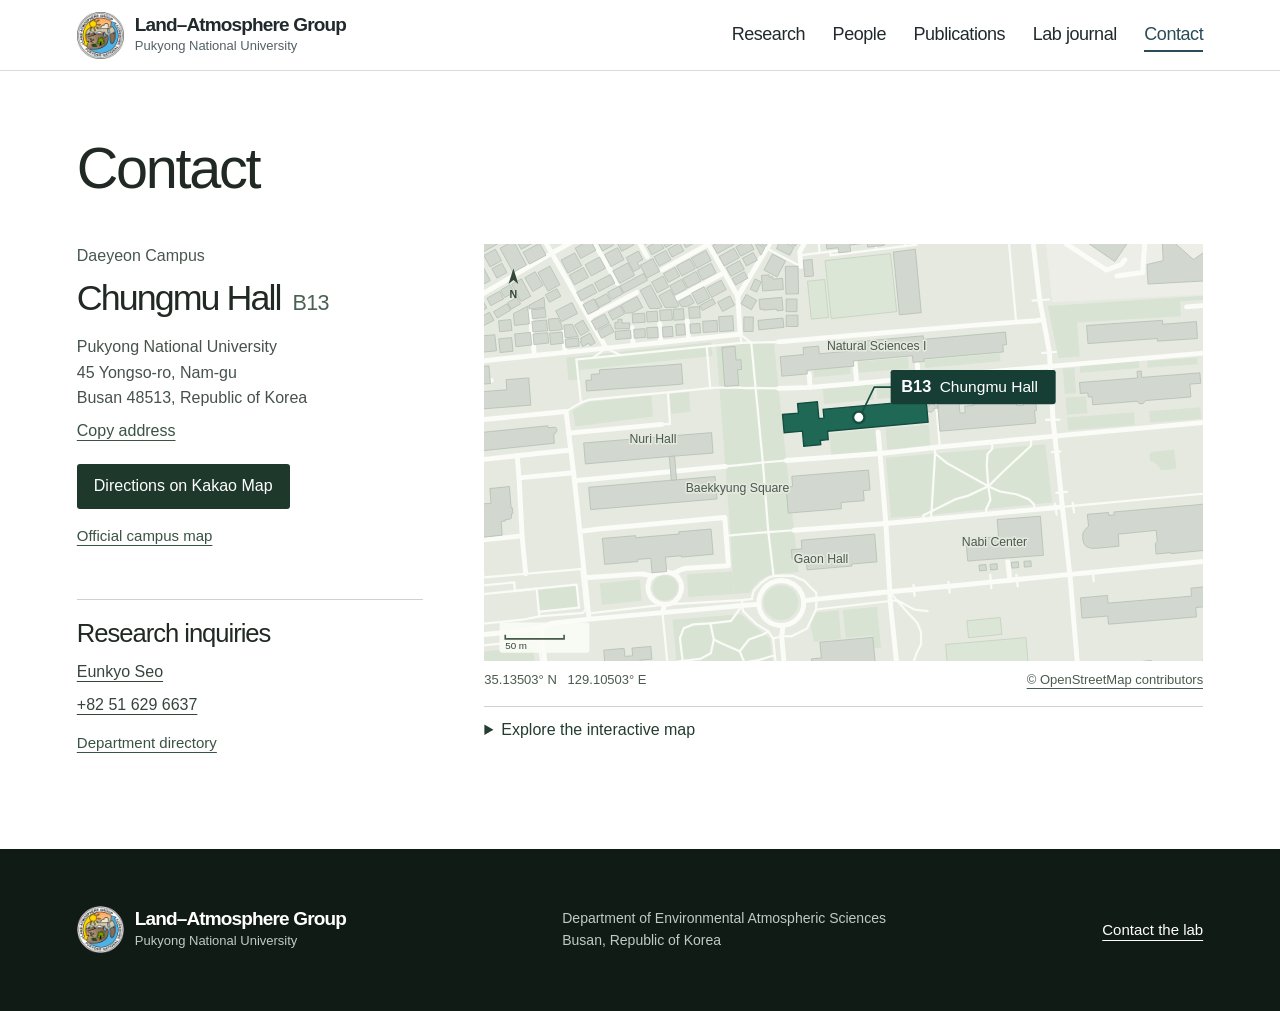
==== contact.html @ 2a7efb66 "Publish the public-facing lab website" ====
<!doctype html><html lang="en"><head><meta charset="utf-8"><meta name="viewport" content="width=device-width,initial-scale=1"><meta name="theme-color" content="#102836"><meta name="description" content="The Land–Atmosphere Group at Pukyong National University studies land–atmosphere interactions, land data assimilation and climate prediction."><title>Contact | PKNU Land–Atmosphere Group</title><link rel="icon" href="img/lag-logo.png"><link rel="stylesheet" href="style.css"><script src="site.js" defer></script><link rel="stylesheet" href="contact.css"></head><body><a class="skip" href="#content">Skip to content</a><header><div class="wrap mast"><a class="identity" href="index.html" aria-label="Land–Atmosphere Group home"><img src="img/lag-logo.png" alt=""><span><b>Land–Atmosphere Group</b><small>Pukyong National University</small></span></a><button class="menu" aria-controls="main-nav" aria-expanded="false">Menu</button><nav aria-label="Main navigation" id="main-nav"><a href="research.html">Research</a><a href="people.html">People</a><a href="publications.html">Publications</a><a href="journal.html">Lab journal</a><a href="contact.html" aria-current="page">Contact</a></nav></div></header><main id="content" class="visit wrap">
  <h1>Contact</h1>
  <div class="visit-grid">
    <section class="visit-address" aria-labelledby="visit-heading">
      <p class="visit-campus">Daeyeon Campus</p>
      <h2 id="visit-heading">Chungmu Hall <span>B13</span></h2>
      <address>Pukyong National University<br>45 Yongso-ro, Nam-gu<br>Busan 48513, Republic of Korea</address><button type="button" class="copy-address" hidden>Copy address</button><span class="copy-status" role="status"></span>
      <a class="visit-directions" href="https://map.kakao.com/link/to/%EC%B6%A9%EB%AC%B4%EA%B4%80,35.13502823931655,129.1050327712849">Directions on Kakao Map</a>
      <a class="visit-link" href="https://www.pknu.ac.kr/main/133?no=B">Official campus map</a>
      <section class="visit-inquiries" aria-labelledby="contact-heading">
        <h2 id="contact-heading">Research inquiries</h2>
        <p><a class="visit-person" href="people.html#eunkyo-seo">Eunkyo Seo</a></p>
        <p><a href="tel:+82516296637">+82 51 629 6637</a></p>
        <a class="visit-link" href="https://envatm.pknu.ac.kr/envatm/2260">Department directory</a>
      </section>
    </section>
    <div class="visit-cartography">
      <figure class="visit-map">
        <img src="img/chungmu-campus.svg" width="880" height="510" alt="Campus plan with Chungmu Hall B13 marked northeast of Baekkyung Square and north of Gaon Hall.">
        <figcaption><span>35.13503° N &nbsp; 129.10503° E</span><a href="https://www.openstreetmap.org/copyright">© OpenStreetMap contributors</a></figcaption>
      </figure>
      <details class="visit-interactive">
        <summary>Explore the interactive map</summary>
        <iframe loading="lazy" title="Interactive street map centered on Chungmu Hall B13" src="https://www.openstreetmap.org/export/embed.html?bbox=129.1010%2C35.1328%2C129.1088%2C35.1371&amp;layer=mapnik&amp;marker=35.13502823931655%2C129.1050327712849"></iframe>
        <a class="visit-link" href="https://www.openstreetmap.org/way/360099730#map=18/35.13503/129.10503">Open Chungmu Hall in OpenStreetMap</a>
      </details>
    </div>
  </div>
  
</main><footer><div class="wrap foot"><a class="identity" href="index.html" aria-label="Land–Atmosphere Group home"><img src="img/lag-logo.png" alt=""><span><b>Land–Atmosphere Group</b><small>Pukyong National University</small></span></a><div>Department of Environmental Atmospheric Sciences<br>Busan, Republic of Korea</div><a href="contact.html">Contact the lab</a></div></footer><script src="visit.js" defer></script></body></html>
---- style.css ----
:root{--type-sans:Arial,Helvetica,sans-serif;--ink:#142631;--text:#364c59;--muted:#536775;--blue:#125575;--line:#d5dfe2;--mist:#f0f5f6;--wrap: min(1280px,88%);font-family:var(--type-sans);color:var(--ink);font-size:16px;line-height:1.55;font-synthesis:none}*{box-sizing:border-box}body{margin:0;background:#fff}h1,h2,h3,p,figure{margin:0}a{color:inherit}:where(h1,h2,h3,h4,h5,h6,b,strong){font-weight:400}button,select,input{font:inherit}a:focus-visible,summary:focus-visible,button:focus-visible,input:focus-visible,select:focus-visible{outline:3px solid #e68938;outline-offset:4px}.wrap{width:var(--wrap);margin-inline:auto}.skip{position:absolute;left:-9999px}.skip:focus{left:8px;z-index:4;background:#fff;padding:12px}.mast,.identity,nav,.foot,.sectionhead,.linkset,.journalnav{display:flex;align-items:center}.mast{min-height:70px;justify-content:space-between;gap:28px}header{border-bottom:1px solid var(--line)}.identity{gap:11px;text-decoration:none;flex-shrink:0}.identity img{width:47px;height:47px;object-fit:contain}.identity span{display:grid}.identity b{font-size:19px;letter-spacing:-.045em;line-height:1.18}.identity small{font-size:13px;line-height:1.55;color:var(--muted)}nav{gap:clamp(18px,2.5vw,42px)}nav a{font-size:15px;font-weight:400;padding:14px 0;text-decoration:none}nav a:hover,nav a[aria-current]{color:var(--blue);text-decoration:underline;text-underline-offset:7px}.menu{display:none}.cover{color:white;background-color:#0e2b38;background-image:linear-gradient(90deg,rgba(8,28,41,.97) 0%,rgba(9,30,40,.91) 18%,rgba(10,31,41,.71) 40%,rgba(10,31,41,.18) 70%,rgba(9,30,40,.05)),url("img/korea-aqua.webp");background-position:center,center 70%;background-size:cover;position:relative;isolation:isolate}.coverbody{padding-block:clamp(54px,5.5vw,90px) 56px}.department{font-weight:400;font-size:15px;letter-spacing:.015em;display:flex;align-items:center;gap:13px;color:#e2edf0}.department:before{content:"";width:28px;height:2px;background:#8bd2e1}.cover h1{font-size:clamp(58px,7.15vw,114px);font-weight:400;letter-spacing:-.066em;line-height:.99;margin:23px 0}.mission{font-size:clamp(17px,1.3vw,21px);color:#f2f7f9;line-height:1.5;max-width:510px;text-wrap:pretty}.primary{display:inline-flex;align-items:center;justify-content:center;color:#102733;background:#fff;padding:12px 22px;border-radius:24px;text-decoration:none;font-size:15px;font-weight:400;margin-top:27px}.primary:hover{background:#d6eff4}.credit{display:flex;justify-content:flex-end;padding-bottom:14px}.credit a{color:#fff;background:#122a36d9;padding:5px 10px;text-decoration:none;font-size:12px;line-height:1.45}.credit a:hover{text-decoration:underline}.overview{display:grid;grid-template-columns:.85fr 1.15fr;gap:5vw;padding-block:clamp(45px,5vw,80px)}h2{font-size:clamp(28px,3.2vw,52px);font-weight:400;letter-spacing:-.055em;line-height:1.13}.overview p,.page-title p,.project p,.researchrow p,.person p,.pi p,.contact p,.field p{color:var(--text)}.overview p{margin:14px 0;max-width:280px}.topiclist{border-top:1px solid var(--line)}.topic{font-size:clamp(21px,2vw,32px);letter-spacing:-.035em;text-decoration:none;display:flex;justify-content:space-between;align-items:center;gap:18px;border-bottom:1px solid var(--line);padding:15px 2px;font-weight:400}.topic:after{content:"";width:7px;height:7px;border-top:1.5px solid var(--blue);border-right:1.5px solid var(--blue);transform:rotate(45deg);margin-right:5px}.topic:hover{color:var(--blue);background:#f8fafb}.section,.group{padding-block:clamp(38px,4.6vw,70px)}.tinted{background:var(--mist)}.sectionhead{justify-content:space-between;gap:16px;margin:0 0 25px}.sectionhead h2{font-size:clamp(26px,2.7vw,40px)}.textlink,.linkset a,.journalnav a,.doi,.foot>a{color:var(--blue);text-decoration:underline;text-underline-offset:5px;font-weight:400;font-size:15px}.paper,.project,.researchrow{display:grid;gap:26px;padding:25px 0;border-top:1px solid var(--line)}.paper{grid-template-columns:70px 1fr 36px}.paper .year,.project>small,.paper small,.field small,.pi small,.news small{color:var(--muted);font-size:14px;font-weight:400}.paper h3{font-weight:400;font-size:clamp(19px,1.65vw,26px);line-height:1.27;letter-spacing:-.03em;margin:5px 0 7px}.paper h3 a{text-decoration:none}.paper h3 a:hover{text-decoration:underline;text-underline-offset:4px}.paper p{color:var(--muted);font-size:15px}.field{display:grid;grid-template-columns:1.05fr 1fr;align-items:center;gap:6%;padding-block:clamp(40px,5.5vw,80px)}.field img{width:100%;display:block;max-height:350px;object-fit:cover;object-position:50% 65%}.field h2{margin:10px 0 16px}.field p{margin-bottom:18px;max-width:450px}.foot{justify-content:space-between;gap:25px;padding-block:35px}.foot>div{color:var(--muted);font-size:14px}footer{background:#f6f8f9;border-top:1px solid var(--line)}.page-title{padding:clamp(42px,5vw,82px) 0 33px}.page-title h1{font-weight:400;line-height:1;letter-spacing:-.065em;font-size:clamp(50px,5.6vw,83px)}.page-title p{font-size:19px;margin-top:14px}.content{padding-bottom:65px}.researchrow{grid-template-columns:.8fr 1.2fr;gap:5vw;padding-block:34px}.researchrow h2{font-size:clamp(25px,2.6vw,38px)}h3{line-height:1.3}.researchrow h3,.project h3,.person h3{font-size:22px;letter-spacing:-.03em;font-weight:400}.researchrow p,.project p{margin:9px 0 16px}.project{grid-template-columns:145px 1fr}.pi,.contact{display:grid;gap:clamp(20px,4vw,65px);padding:clamp(22px,3.5vw,52px);background:var(--mist);align-items:center}.pi{grid-template-columns:minmax(180px,270px) 1fr}.pi img{width:100%;max-height:300px;object-fit:contain}.pi h2{margin:5px 0}.pi p{margin:8px 0;max-width:690px}.linkset,.journalnav{gap:20px;margin:14px 0}.people-grid,.gallery{display:grid;gap:24px;grid-template-columns:repeat(4,minmax(0,1fr))}.person img{display:block;width:100%;height:200px;object-fit:contain;background:#f1f4f5;margin-bottom:14px}.person p{margin-top:6px}.group+.group{padding-top:5px}.filters{display:flex;gap:14px}.filters label{font-size:14px;color:var(--text);font-weight:400}.filters label:first-child{width:min(100%,580px)}input,select{display:block;width:100%;border:1px solid #acbdc5;color:var(--ink);background:white;border-radius:5px;padding:11px 15px;margin:5px 0}#count{margin:15px 0;color:var(--muted);font-size:15px}.news{list-style:none;padding:0}.news li{display:grid;grid-template-columns:110px 1fr;gap:20px;border-top:1px solid var(--line);padding:15px 0}.gallery{grid-template-columns:repeat(3,minmax(0,1fr))}.gallery img{display:block;width:100%;aspect-ratio:4/3;object-fit:cover}.gallery figcaption{font-size:15px;margin-top:8px}summary{cursor:pointer;color:var(--blue)}.journalnav{margin-bottom:30px}.contact{grid-template-columns:1fr 1fr;align-items:start}.contact h2{font-size:30px}.contact p{margin:12px 0}.menu,dialog button{cursor:pointer;border:1px solid #adbec5;background:white;padding:9px 15px;border-radius:25px}dialog{max-width:min(90vw,1000px);border:0;padding:16px}dialog img{display:block;margin:auto;max-width:100%;max-height:72vh}dialog::backdrop{background:#0e202ce8}dialog button{margin-left:auto;display:block;margin-bottom:8px}dialog p{margin-top:8px}[hidden]{display:none!important}@media(max-width:860px){.mast{gap:16px}nav{gap:17px}.identity b{font-size:17px}.identity img{width:40px;height:40px}.people-grid{grid-template-columns:repeat(3,1fr)}}@media(max-width:720px){:root{--wrap:90%}.mast{flex-wrap:wrap;min-height:68px;gap:0}.menu{display:block}.mast nav{display:none;width:100%;flex-wrap:wrap;gap:2px 23px;padding:6px 0 13px}.mast nav.open{display:flex}.mast nav a{padding:8px 0}.cover{background-position:center,62% center;background-image:linear-gradient(90deg,#0d2436eb,#102a38be 64%,#102a387d),url("img/korea-aqua.webp")}.coverbody{padding:47px 0 35px}.department{font-size:13px;max-width:310px}.department:before{width:16px;flex-shrink:0}.cover h1{font-size:clamp(40px,10.6vw,72px);margin:22px 0 18px}.mission{max-width:420px}.credit{justify-content:flex-start}.credit a{font-size:11px}.overview,.field,.pi,.researchrow,.contact{grid-template-columns:1fr;gap:24px}.overview p{max-width:100%}.topic{font-size:23px}.foot{align-items:flex-start;flex-direction:column;gap:18px}.paper{grid-template-columns:1fr 35px;gap:4px 9px}.paper .year{grid-column:1/-1}.people-grid,.gallery{grid-template-columns:repeat(2,minmax(0,1fr));gap:20px 13px}.person img{height:170px}.pi img{max-height:225px}.project{grid-template-columns:1fr;gap:6px}.news li{display:block}.news small{display:block}.gallery figcaption{font-size:14px}.person h3{font-size:20px}.filters label:last-child{min-width:98px}.page-title+.section{padding-top:0}}@media(prefers-reduced-motion:no-preference){html{scroll-behavior:smooth}}
/* Satellite viewer and university affiliation */
:root {
  --page-tracking: -.04em;
  font-family: var(--type-sans);
}
.affiliation { border-bottom: 1px solid #dce5eb; }
.affiliation-content { min-height: 77px; display: flex; align-items: center; justify-content: space-between; gap: 12px 28px; flex-wrap: wrap; padding: 16px 0; }
.affiliation-content a { display: inline-flex; align-items: center; min-height: 42px; }
.affiliation-content img { display: block; width: clamp(211px, 23vw, 318px); height: auto; }
.affiliation-content span { font-size: 14px; color: #48616c; }

/* Research figure previews */
.study-grid { display: grid; grid-template-columns: repeat(3, minmax(0, 1fr)); gap: 20px; }
.study-card { min-width: 0; }
.study-open {
  display: grid;
  grid-template-rows: 166px 1fr;
  text-align: left;
  cursor: pointer;
  width: 100%;
  height: 100%;
  border: 1px solid #d7e1e7;
  border-radius: 15px;
  padding: 0;
  overflow: hidden;
  background: #fff;
  color: var(--ink);
  transition: transform 240ms ease, box-shadow 240ms ease, border-color 240ms ease;
}
.study-open:hover, .study-open:focus-visible { transform: translateY(-4px); box-shadow: 0 14px 28px #12334b14; border-color: #a3c4d9; }
.study-visual { display: grid; width: 100%; place-items: center; padding: 17px; border-bottom: 1px solid #deeaef; }
.study-visual img { max-width: 100%; width: 100%; height: 132px; object-fit: contain; display: block; }
.study-content { display: flex; padding: 20px; flex-direction: column; gap: 8px; align-items: flex-start; }
.study-content small { color: #526775; font-size: 13px; }
.study-content strong { font-size: clamp(20px, 1.75vw, 26px); letter-spacing: -.04em; line-height: 1.14; }
.study-cta { display: inline-flex; gap: 10px; align-items: center; margin-top: auto; padding-top: 10px; font-size: 14px; font-weight: 400; color: #125575; }
.study-cta span { font-size: 19px; }
.archive-title { font-size: clamp(26px, 3vw, 40px); margin: 50px 0 21px; }
.paper-dialog { padding: 0; border-radius: 16px; width: min(92vw, 800px); color: var(--ink); max-height: 90vh; }
.dialog-body { padding: clamp(18px, 4vw, 36px); }
.dialog-body > small { color: #315975; font-weight: 400; }
.dialog-body h2 { font: 700 clamp(26px,3.1vw,40px)/1.12 var(--type-sans); letter-spacing: -.022em; margin: 8px 0; }
.dialog-body p { color: #3b5262; margin: 12px 0 18px; }
.dialog-body img { max-height: 46vh; object-fit: contain; }
.dialog-body figcaption { margin-top: 9px; font-size: 13px; color: #4c656f; }
.linkset { flex-wrap: wrap; gap: 8px 16px; }

/* Field photo stories */
.photo-story { border-radius: 17px; background: #102937; color: #fff; overflow: hidden; }
.story-panel { position: relative; }
.story-frame { position: relative; width: 100%; }
.story-frame .photo-open { display: block; background: #081c29; }
.story-frame img { display: block; width: 100%; height: clamp(228px, 38vw, 510px); object-fit: contain; }
.story-frame figcaption { padding: 16px 20px 0; font-size: clamp(17px, 2vw, 23px); letter-spacing: -.025em; }
.story-controls { display: flex; align-items: center; padding: 14px 18px 18px; gap: 9px; }
.story-controls > button { cursor: pointer; width: 44px; height: 44px; border-radius: 50%; border: 1px solid #7494a5; color: #fff; background: #163847; }
.story-controls > button:hover { background: #285265; }
.story-rail { flex: 1; display: flex; margin-left: 4px; gap: 6px; overflow: auto; padding: 6px 3px; }
.story-rail button { flex: 0 0 clamp(44px, 7vw, 82px); cursor: pointer; height: clamp(40px, 5vw, 60px); overflow: hidden; border: 2px solid transparent; border-radius: 6px; padding: 0; background: #102937; opacity: .7; }
.story-rail button[aria-pressed="true"], .story-rail button:hover { border-color: #e5f5ff; opacity: 1; }
.story-rail img { width: 100%; height: 100%; object-fit: cover; }
.photo-archive-title { margin: 36px 0 18px; font-size: 23px; }
.gallery .photo-open { display: block; overflow: hidden; border-radius: 9px; background: #eaf1f4; }
.gallery img { transition: transform 330ms ease; }
.gallery .photo-open:hover img { transform: scale(1.055); }
.light-actions button { margin: 0 0 8px; }
@keyframes show-story { from { opacity: .45; } to { opacity: 1; } }
@media (prefers-reduced-motion: no-preference) {
  .story-frame:not([hidden]) { animation: show-story 360ms ease both; }
}

@media (max-width: 820px) {
  .study-grid { gap: 12px; }
  .study-content { padding: 15px; }
}
@media (max-width: 640px) {
  .affiliation-content { justify-content: center; gap: 3px; }
  .affiliation-content span { width: 100%; text-align: center; font-size: 12px; }
  .study-grid { grid-template-columns: minmax(0, 1fr); }
  .study-open { grid-template-rows: 140px 1fr; }
  .study-visual img { height: 106px; }
  .story-controls { padding-inline: 10px; gap: 6px; }
}
@media (prefers-reduced-motion: reduce) {
  .study-open:hover { transform: none; }
}

:root {
  --ink: #19251f;
  --text: #374a40;
  --muted: #506157;
  --line: #d1d9d2;
  --mist: #edf1ed;
  --blue: #205848;
}
body:not(.orbital-home) > header { background: #fff; border-bottom: 1px solid #d5dcdd; color: #202a2d; }
body:not(.orbital-home) > header .identity small { color: #546166; }
body:not(.orbital-home) > header nav a:hover,
body:not(.orbital-home) > header nav a[aria-current] { color: #294c58; }
.skip:focus { z-index: 9; color: #14221a; }
:root { --page-heading-size: clamp(2.5rem, 4.5vw, 4rem); }
.page-title h1 { font-size: var(--page-heading-size); line-height: 1.07; letter-spacing: var(--page-tracking); }
.pi { padding: 0; background: transparent; grid-template-columns: minmax(190px,.7fr) 1.45fr; }
.pi > img { background: #edf1ed; max-height: 370px; }
.pi h2 { margin: 10px 0 14px; font-size: clamp(36px,4.7vw,78px); }
.people-grid { gap: clamp(18px,2.2vw,38px); }
.person { padding-top: 12px; border-top: 1px solid var(--line); }
.person img { height: clamp(190px,19vw,260px); background: #f2f4f1; }
.researchrow { grid-template-columns: minmax(0,1fr) minmax(0,1.1fr); align-items: center; gap: clamp(30px,7vw,100px); padding: clamp(30px,4vw,68px) 0; }
.research-text h2 { margin-bottom: 20px; font: 400 clamp(30px,3.3vw,50px)/1.1 var(--type-sans); letter-spacing: -.024em; }
.research-text h3 { font-size: clamp(19px,1.55vw,27px); }
.research-plate > div { background: #f1f4f0; }
.research-plate > div > img { display: block; width: 100%; height: clamp(210px,23vw,340px); object-fit: cover; }
#prediction .research-plate > div > img { object-fit: contain; padding: 20px; background: #f9faf8; }
.research-plate figcaption,.campus-photo figcaption { font-size: 13px; color: var(--muted); margin-top: 9px; }
.research-plate figcaption a { text-underline-offset: 3px; }
.plate-legend { width: min(210px,70%); height: auto; display: block; margin-top: 6px; }
.researchrow:nth-of-type(2) .research-plate { grid-column: 1; grid-row: 1; }
.researchrow:nth-of-type(2) .research-text { grid-column: 2; grid-row: 1; }
.photo-story { border-radius: 0; background: #101915; }
.story-frame .photo-open { background: #101915; }
.story-frame img { height: clamp(250px, 43vw, 590px); }
.gallery .photo-open { border-radius: 0; }
.gallery figcaption { color: #39483f; }
.campus-photo { margin-top: 36px; max-width: 840px; }
.campus-photo > img { display: block; width: 100%; height: auto; }
.campus-photo figcaption { display: flex; gap: 15px; justify-content: space-between; }
footer { background: #111b16; color: #fff; border-top: 0; }
.foot { padding-block: clamp(38px,4.5vw,68px); }
.foot .identity small,.foot>div { color: #becbc2; }
.foot > .identity { color: white; text-decoration: none; }
.foot>a:last-child { color: #fff; }
@media (max-width: 720px) {
  body:not(.orbital-home) > header .menu { background: transparent; border-color: #9ba6a7; color: #25363b; }
  .pi,.researchrow { grid-template-columns: 1fr; }
  .pi > img { width: min(260px, 90%); }
  .person img { height: clamp(150px,43vw,230px); }
  .researchrow:nth-of-type(2) .research-plate,.researchrow:nth-of-type(2) .research-text { grid-column: auto; grid-row: auto; }
}

/* Primary navigation */
.mast #main-nav { gap: clamp(18px, 2.15vw, 38px); }
.mast #main-nav a {
  position: relative; display: inline-flex; align-items: center;
  min-height: 48px; padding: 0; text-decoration: none;
  font: 400 clamp(18px, 1.38vw, 21px)/1.2 var(--type-sans);
  letter-spacing: -.025em; white-space: nowrap;
}
.mast #main-nav a::after {
  content: ""; position: absolute; left: 0; right: 0; bottom: 7px;
  height: 2px; background: currentColor; transform: scaleX(0); transform-origin: left;
  transition: transform 180ms ease-out;
}
.mast #main-nav a:is(:hover,:focus-visible,[aria-current="page"])::after { transform: scaleX(1); }
.mast :is(a,button):focus-visible { outline: 2px solid currentColor; outline-offset: 3px; }
@media (max-width: 940px) {
  header .mast { flex-wrap: wrap; gap: 0; align-content: center; }
  header .mast > .identity { min-height: 68px; }
  header .mast .menu {
    display: inline-flex; align-items: center; gap: 9px; min-height: 44px;
    background: transparent; color: inherit; border: 0; padding: 0 2px 0 10px;
    font: 400 17px/1.2 var(--type-sans);
  }
  .mast .menu::before {
    content: ""; width: 16px; height: 7px; border-block: 1.5px solid;
    transition: transform 180ms ease;
  }
  .mast .menu[aria-expanded="true"]::before { transform: rotate(90deg); }
  .mast #main-nav { display: none; width: 100%; padding: 6px 0 16px; }
  .mast #main-nav.open { display: grid; grid-template-columns: repeat(2, minmax(0, 1fr)); gap: 0 24px; }
  .mast #main-nav a { border-top: 1px solid color-mix(in srgb, currentColor 24%, transparent); }
  .mast #main-nav a::after { right: auto; width: 22px; bottom: 4px; }
}
@media (prefers-reduced-motion: reduce) {
  .mast #main-nav a::after, .mast .menu::before { transition: none; }
}

.research-explore { display: block; width: fit-content; margin-top: 12px; color: #385662; text-underline-offset: .22em; }
.journal-index { display: flex; align-items: baseline; justify-content: space-between; flex-wrap: wrap; gap: 8px 28px; margin-block: 36px 16px; }
.journal-index .photo-archive-title { margin: 0; }
.journal-index nav { display: flex; flex-wrap: wrap; gap: 20px; }
.journal-index a { font: 400 1rem var(--type-sans); padding: 10px 0; color: #37525b; text-decoration: underline; text-underline-offset: .24em; }
.journal-year { display: grid; grid-template-columns: minmax(70px,.16fr) minmax(0,1fr); gap: clamp(16px,3vw,44px); align-items: start; border-top: 1px solid #b2bfc0; padding-top: 18px; margin-block: 0 42px; scroll-margin-top: 20px; }
.journal-year h4 { position: sticky; top: 16px; margin: 0; font: 400 clamp(1.7rem,2.6vw,2.7rem)/1.05 var(--type-sans); letter-spacing: -.03em; }
.journal-year .gallery { margin: 0; }
@media (max-width: 760px) {
  .journal-year { grid-template-columns: 1fr; gap: 14px; }
  .journal-year h4 { position: static; }
}

.identity b, .project h3 { font-weight: 700; }

.tower-summary { padding-block: 18px; border-top: 1px solid #a5b4b5; }
.tower-summary figcaption { font-size: 1.15rem; color: #234048; margin-bottom: 12px; }
.tower-summary .height-profile div { display: grid; grid-template-columns: 4.75rem 1fr; gap: 8px; align-items: baseline; padding: 8px 0; border-top: 1px solid #dde4e4; }
.tower-summary dt { font-size: 1.15rem; }
.tower-summary dd { margin: 0; }
---- contact.css ----
.visit {
  font-family: var(--type-sans);
  color: #202923;
  padding-block: clamp(40px,5.2vw,82px) clamp(54px,7vw,120px);
}
.visit h1 { margin: 0 0 clamp(25px,3.5vw,52px); font-weight: 400; font-size: var(--page-heading-size); line-height: 1.07; letter-spacing: var(--page-tracking); }
.visit-grid { display: grid; grid-template-columns: minmax(0,.65fr) minmax(0,1.35fr); gap: clamp(26px,4.8vw,84px); align-items: start; }
.visit-campus { color: #47584e; font-size: 16px; margin-bottom: 9px; }
.visit-address h2 { display: flex; flex-wrap: wrap; align-items: baseline; gap: 4px 12px; font-size: clamp(28px,2.8vw,46px); letter-spacing: -.054em; font-weight: 400; }
.visit-address h2 span { color: #4a6254; font-size: .6em; letter-spacing: -.035em; }
.visit-address address { font-style: normal; color: #46524b; font-size: 16px; margin: 16px 0 21px; line-height: 1.6; }
.visit-directions { display: table; margin: 0 0 10px; background: #1e382c; padding: 10px 17px; border-radius: 3px; color: #fff; text-decoration: none; font-weight: 400; }
.visit-directions:hover { background: #355b46; }
.visit-link,.visit-inquiries a,.visit-map figcaption a { text-underline-offset: 4px; }
.visit-link { color: #395343; font-size: 15px; display: inline-block; padding: 5px 0; }
.visit-inquiries { margin-top: clamp(25px,3.7vw,60px); padding-top: 19px; border-top: 1px solid #cbd3cd; }
.visit-inquiries h2 { font-size: clamp(23px,2vw,32px); letter-spacing: -.04em; margin-bottom: 12px; }
.visit-inquiries p { font-size: 16px; margin-bottom: 8px; color: #36453c; }
.visit-person { font-weight: 400; }
.visit-map { margin: 0; overflow: hidden; }
.visit-map img { display: block; width: 100%; height: auto; background: #e6ebe3; }
.visit-map figcaption { display: flex; flex-wrap: wrap; align-items: baseline; justify-content: space-between; gap: 6px 14px; padding: 9px 0; color: #4b5a4e; font-size: 13px; font-variant-numeric: tabular-nums; }
.visit-interactive { margin-top: 7px; border-top: 1px solid #cbd3cd; }
.visit-interactive summary { cursor: pointer; color: #243d30; width: fit-content; padding: 11px 0; }
.visit-interactive iframe { display: block; border: 1px solid #bfc9bd; width: 100%; height: clamp(280px,34vw,465px); }
.visit-photo { display: grid; grid-template-columns: minmax(130px,230px) minmax(0,1fr); align-items: end; gap: 24px; border-top: 1px solid #cbd3cd; margin-top: clamp(54px,6vw,94px); padding-top: 24px; }
.visit-photo img { display: block; width: 100%; height: auto; }
.visit-photo figcaption { display: grid; gap: 4px; font-size: 16px; color: #33453a; }
.visit-photo figcaption span { font-size: 14px; color: #536057; }
@media(max-width:760px) {
  .visit-grid { display: grid; grid-template-columns: 1fr; gap: 25px; }
  .visit-address { display: contents; }
  .visit-campus { grid-row: 1; margin: 0 0 -21px; }
  .visit-address > h2 { grid-row: 2; margin: 0 0 -17px; }
  .visit-address address { grid-row: 3; margin: 0 0 -12px; }
  .visit-directions { grid-row: 4; justify-self: start; margin: 0 0 -17px; }
  .visit-address > .visit-link { grid-row: 5; }
  .visit-cartography { grid-row: 6; }
  .visit-inquiries { grid-row: 7; margin-top: 8px; }
  .visit-photo { grid-template-columns: minmax(105px,35%) 1fr; gap: 15px; margin-top: 33px; }
}
@media(max-width:520px) {
  .visit-map img { width: calc(100% + 140px); max-width: none; margin-inline: -70px; }
  .visit-map figcaption { font-size: 12px; }
}

.copy-address { width: fit-content; color: #395343; font: inherit; text-decoration: underline; text-underline-offset: .22em; background: none; border: 0; cursor: pointer; padding: 5px 0; }
.copy-status { color: #47584e; font-size: .875rem; margin-left: 10px; }
.visit-address address { margin-bottom: 3px; }
.visit-directions { margin-top: 15px; }
@media(max-width:760px) {
  .visit-address address { margin-bottom: 0; }
  .visit-address > .copy-address { grid-row: 4; justify-self: start; margin-top: -13px; }
  .visit-address > .copy-status { grid-row: 5; margin: -18px 0 0; }
  .visit-address > .visit-directions { grid-row: 6; margin-top: 0; }
  .visit-address > .visit-link { grid-row: 7; }
  .visit-cartography { grid-row: 8; }
  .visit-inquiries { grid-row: 9; }
}
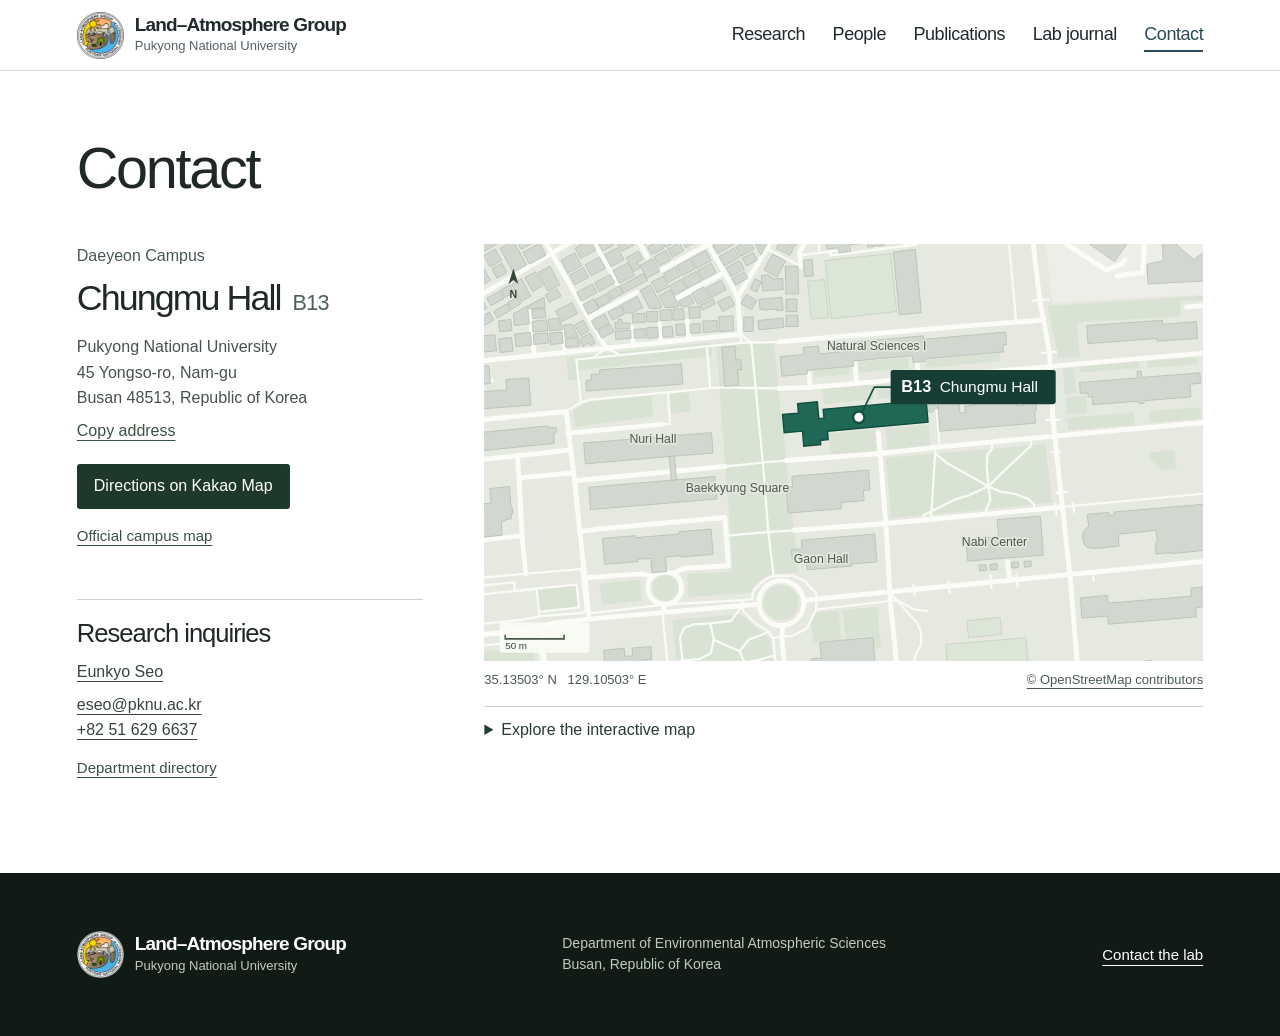
==== commit 2ac91054: "Show independently dated satellite observations and restore public member profiles" ====
--- a/contact.html
+++ b/contact.html
@@ -10,7 +10,7 @@
       <section class="visit-inquiries" aria-labelledby="contact-heading">
         <h2 id="contact-heading">Research inquiries</h2>
         <p><a class="visit-person" href="people.html#eunkyo-seo">Eunkyo Seo</a></p>
-        <p><a href="tel:+82516296637">+82 51 629 6637</a></p>
+        <p><a href="mailto:eseo@pknu.ac.kr">eseo@pknu.ac.kr</a><br><a href="tel:+82516296637">+82 51 629 6637</a></p>
         <a class="visit-link" href="https://envatm.pknu.ac.kr/envatm/2260">Department directory</a>
       </section>
     </section>
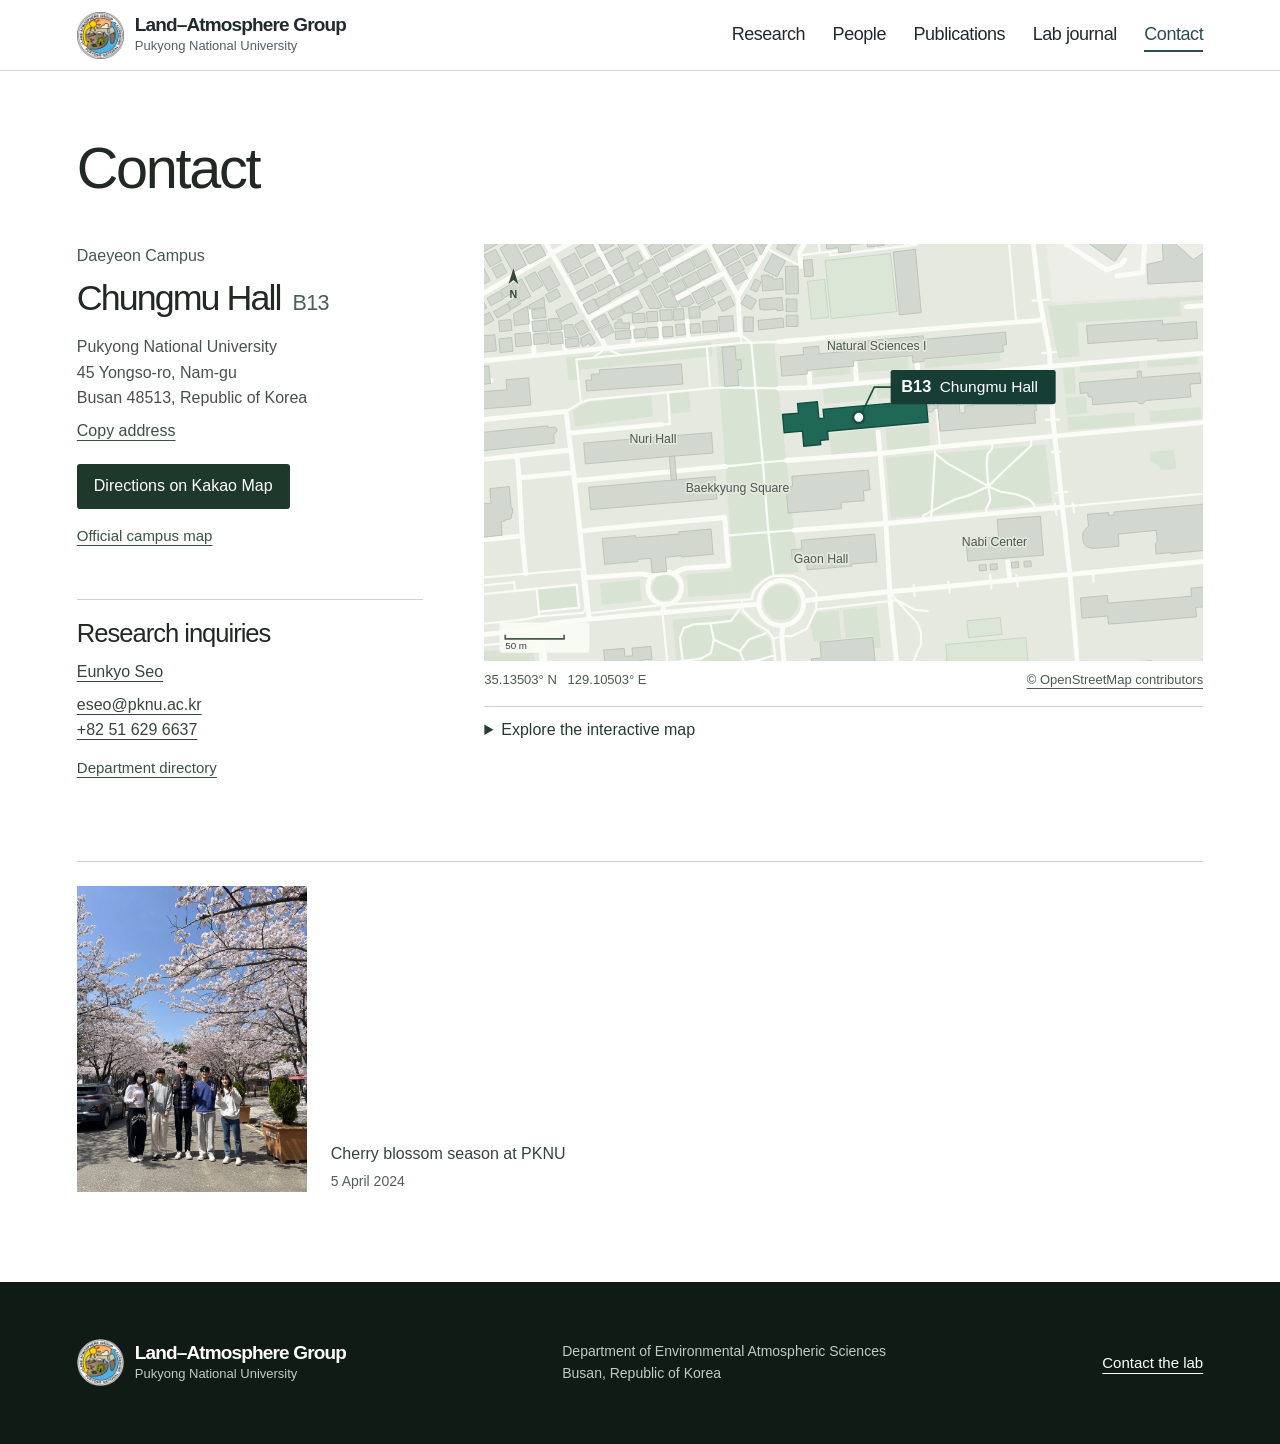
==== commit 1a5efb6a: "Restore all 25 original Wix gallery photographs and captions" ====
--- a/contact.html
+++ b/contact.html
@@ -27,4 +27,8 @@
     </div>
   </div>
   
+<figure class="visit-photo">
+    <a href="journal.html#photo-20"><img src="img/20-pknu-cherry-blossom-5-apr-2024.webp" width="900" height="1200" alt="Members of the lab beneath cherry blossoms on the Daeyeon campus" loading="lazy"></a>
+    <figcaption>Cherry blossom season at PKNU <span>5 April 2024</span></figcaption>
+  </figure>
 </main><footer><div class="wrap foot"><a class="identity" href="index.html" aria-label="Land–Atmosphere Group home"><img src="img/lag-logo.png" alt=""><span><b>Land–Atmosphere Group</b><small>Pukyong National University</small></span></a><div>Department of Environmental Atmospheric Sciences<br>Busan, Republic of Korea</div><a href="contact.html">Contact the lab</a></div></footer><script src="visit.js" defer></script></body></html>
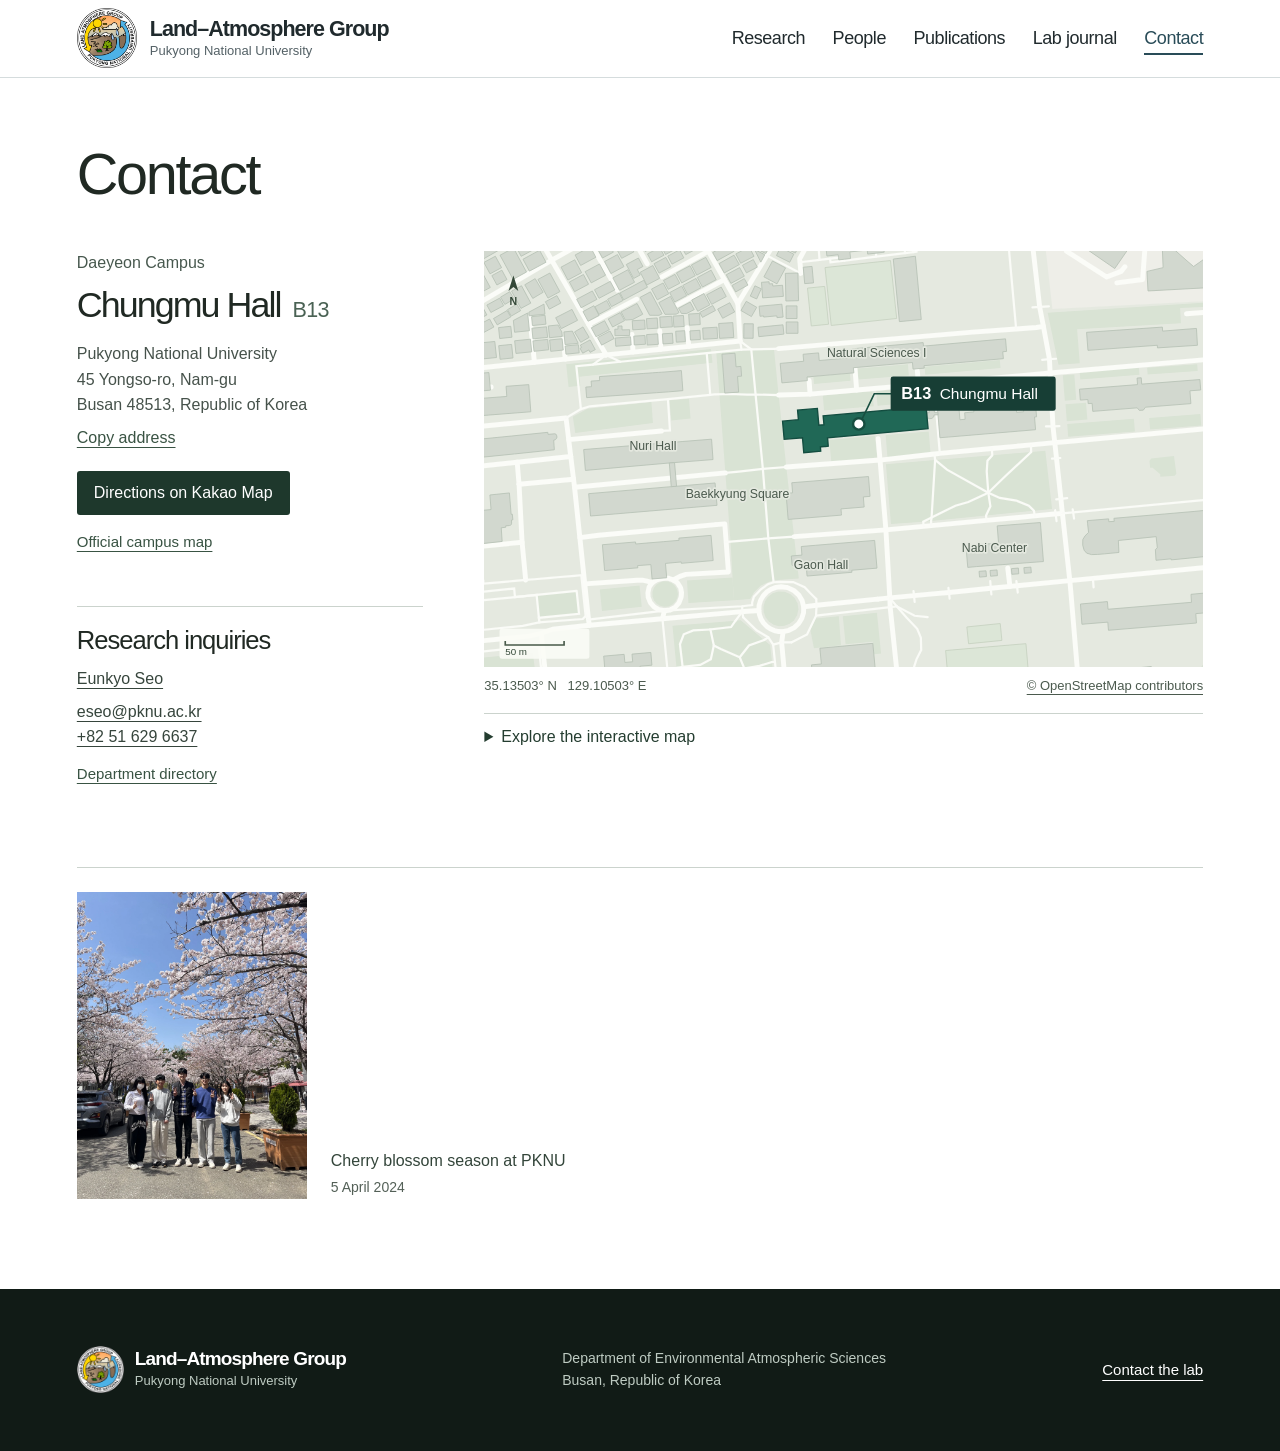
==== commit 408bd451: "Balance journal photography with an interactive visit map and enlarge the lab masthead" ====
--- a/contact.html
+++ b/contact.html
@@ -1,4 +1,4 @@
-<!doctype html><html lang="en"><head><meta charset="utf-8"><meta name="viewport" content="width=device-width,initial-scale=1"><meta name="theme-color" content="#102836"><meta name="description" content="The Land–Atmosphere Group at Pukyong National University studies land–atmosphere interactions, land data assimilation and climate prediction."><title>Contact | PKNU Land–Atmosphere Group</title><link rel="icon" href="img/lag-logo.png"><link rel="stylesheet" href="style.css"><script src="site.js" defer></script><link rel="stylesheet" href="contact.css"></head><body><a class="skip" href="#content">Skip to content</a><header><div class="wrap mast"><a class="identity" href="index.html" aria-label="Land–Atmosphere Group home"><img src="img/lag-logo.png" alt=""><span><b>Land–Atmosphere Group</b><small>Pukyong National University</small></span></a><button class="menu" aria-controls="main-nav" aria-expanded="false">Menu</button><nav aria-label="Main navigation" id="main-nav"><a href="research.html">Research</a><a href="people.html">People</a><a href="publications.html">Publications</a><a href="journal.html">Lab journal</a><a href="contact.html" aria-current="page">Contact</a></nav></div></header><main id="content" class="visit wrap">
+<!doctype html><html lang="en"><head><meta charset="utf-8"><meta name="viewport" content="width=device-width,initial-scale=1"><meta name="theme-color" content="#102836"><meta name="description" content="The Land–Atmosphere Group at Pukyong National University studies land–atmosphere interactions, land data assimilation and climate prediction."><title>Contact | PKNU Land–Atmosphere Group</title><link rel="icon" href="img/lag-logo.png"><link rel="stylesheet" href="style.css?v=mast2"><script src="site.js" defer></script><link rel="stylesheet" href="contact.css"></head><body><a class="skip" href="#content">Skip to content</a><header><div class="wrap mast"><a class="identity" href="index.html" aria-label="Land–Atmosphere Group home"><img src="img/lag-logo.png" alt=""><span><b>Land–Atmosphere Group</b><small>Pukyong National University</small></span></a><button class="menu" aria-controls="main-nav" aria-expanded="false">Menu</button><nav aria-label="Main navigation" id="main-nav"><a href="research.html">Research</a><a href="people.html">People</a><a href="publications.html">Publications</a><a href="journal.html">Lab journal</a><a href="contact.html" aria-current="page">Contact</a></nav></div></header><main id="content" class="visit wrap">
   <h1>Contact</h1>
   <div class="visit-grid">
     <section class="visit-address" aria-labelledby="visit-heading">
--- a/style.css
+++ b/style.css
@@ -111,7 +111,8 @@
 .research-text h2 { margin-bottom: 20px; font: 400 clamp(30px,3.3vw,50px)/1.1 var(--type-sans); letter-spacing: -.024em; }
 .research-text h3 { font-size: clamp(19px,1.55vw,27px); }
 .research-plate > div { background: #f1f4f0; }
-.research-plate > div > img { display: block; width: 100%; height: clamp(210px,23vw,340px); object-fit: cover; }
+.research-plate > div > a { display:block; }
+.research-plate > div img { display: block; width: 100%; height: clamp(210px,23vw,340px); object-fit: cover; }
 #prediction .research-plate > div > img { object-fit: contain; padding: 20px; background: #f9faf8; }
 .research-plate figcaption,.campus-photo figcaption { font-size: 13px; color: var(--muted); margin-top: 9px; }
 .research-plate figcaption a { text-underline-offset: 3px; }
@@ -196,3 +197,18 @@
 .tower-summary .height-profile div { display: grid; grid-template-columns: 4.75rem 1fr; gap: 8px; align-items: baseline; padding: 8px 0; border-top: 1px solid #dde4e4; }
 .tower-summary dt { font-size: 1.15rem; }
 .tower-summary dd { margin: 0; }
+
+/* The lab signature in the primary masthead. */
+header .mast > .identity { gap:clamp(9px,1vw,15px); min-height:clamp(76px,6vw,89px); }
+header .mast > .identity img { width:clamp(56px,4.7vw,69px); height:auto; aspect-ratio:1; }
+header .mast > .identity b { font-size:clamp(20px,1.68vw,26px); line-height:1.12; letter-spacing:-.045em; }
+header .mast > .identity small { font-size:clamp(13px,1vw,15px); line-height:1.5; }
+@media(max-width:600px) {
+  header .mast > .identity { min-height:72px; gap:8px; }
+  header .mast > .identity img { width:clamp(44px,12vw,54px); }
+  header .mast > .identity b { font-size:clamp(16.5px,4.65vw,21px); }
+  header .mast > .identity small { font-size:clamp(12px,3.3vw,14px); }
+}
+@media(max-width:360px) {
+  header .mast .menu { width:44px; padding:0; gap:0; font-size:0; justify-content:center; }
+}
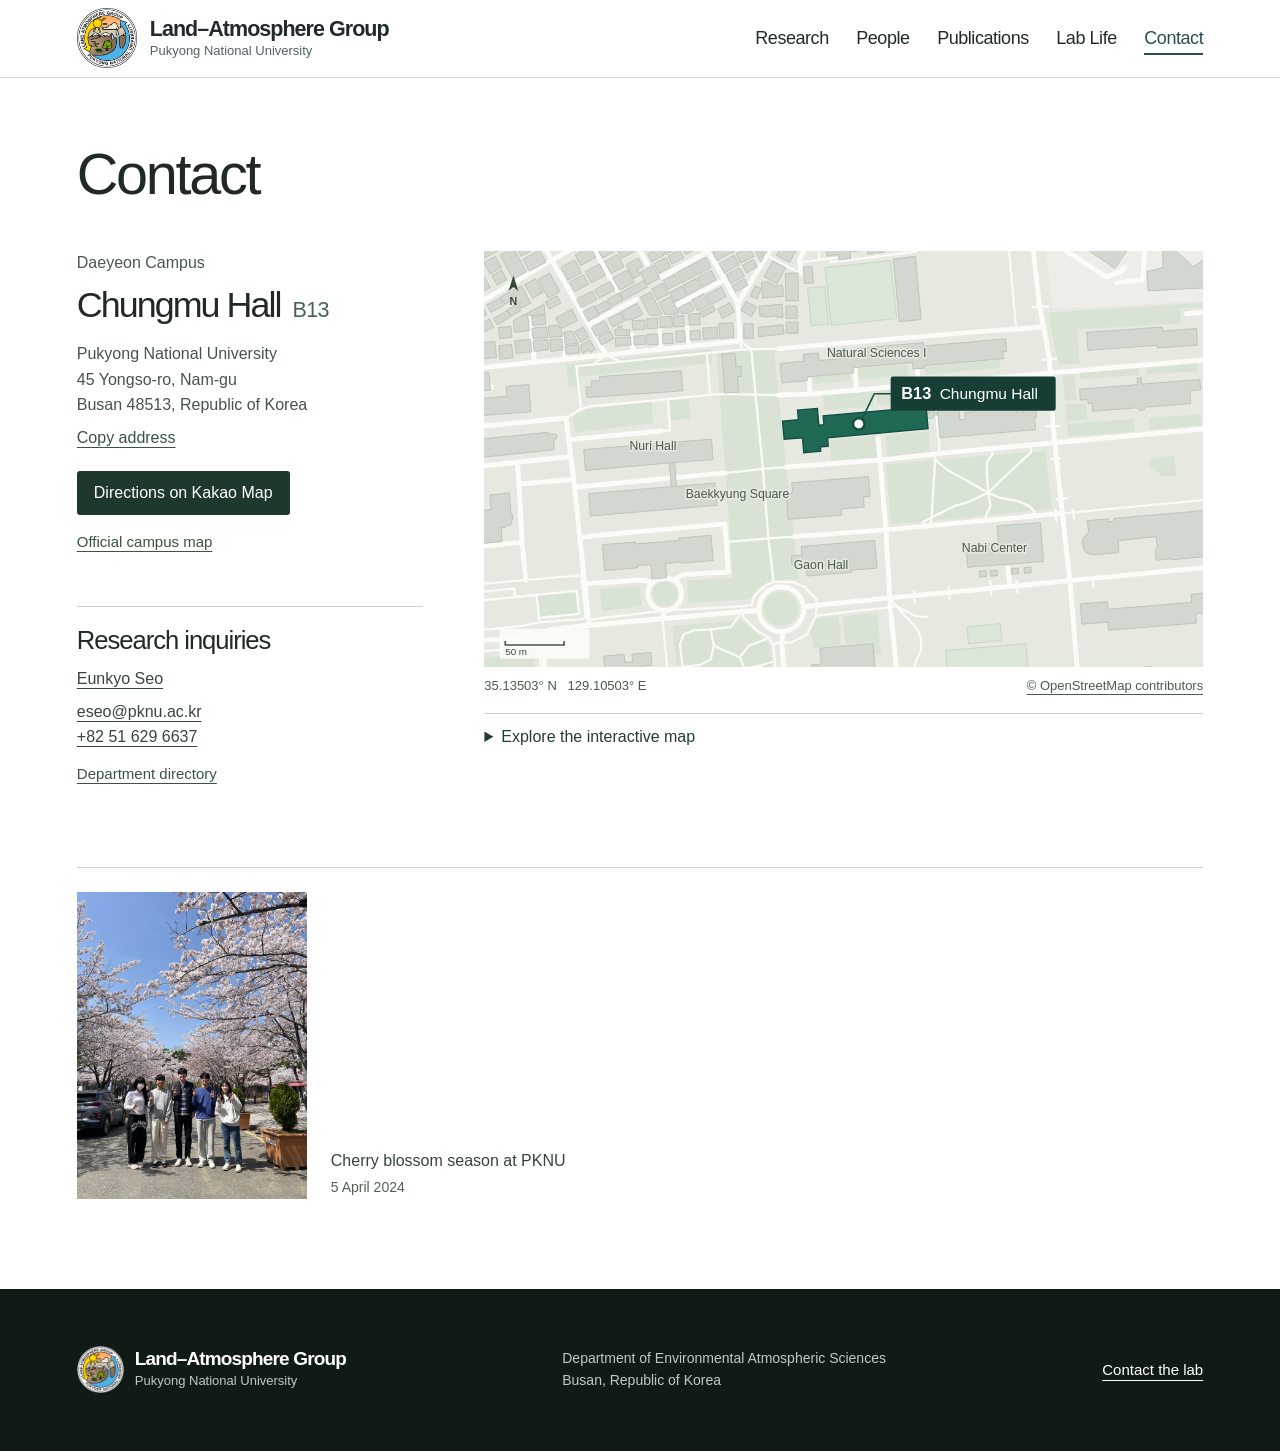
==== commit c3cb6ba6: "Clarify home section names and scale down headings across Lab Life" ====
--- a/contact.html
+++ b/contact.html
@@ -1,4 +1,4 @@
-<!doctype html><html lang="en"><head><meta charset="utf-8"><meta name="viewport" content="width=device-width,initial-scale=1"><meta name="theme-color" content="#102836"><meta name="description" content="The Land–Atmosphere Group at Pukyong National University studies land–atmosphere interactions, land data assimilation and climate prediction."><title>Contact | PKNU Land–Atmosphere Group</title><link rel="icon" href="img/lag-logo.png"><link rel="stylesheet" href="style.css?v=mast2"><script src="site.js" defer></script><link rel="stylesheet" href="contact.css"></head><body><a class="skip" href="#content">Skip to content</a><header><div class="wrap mast"><a class="identity" href="index.html" aria-label="Land–Atmosphere Group home"><img src="img/lag-logo.png" alt=""><span><b>Land–Atmosphere Group</b><small>Pukyong National University</small></span></a><button class="menu" aria-controls="main-nav" aria-expanded="false">Menu</button><nav aria-label="Main navigation" id="main-nav"><a href="research.html">Research</a><a href="people.html">People</a><a href="publications.html">Publications</a><a href="journal.html">Lab journal</a><a href="contact.html" aria-current="page">Contact</a></nav></div></header><main id="content" class="visit wrap">
+<!doctype html><html lang="en"><head><meta charset="utf-8"><meta name="viewport" content="width=device-width,initial-scale=1"><meta name="theme-color" content="#102836"><meta name="description" content="The Land–Atmosphere Group at Pukyong National University studies land–atmosphere interactions, land data assimilation and climate prediction."><title>Contact | PKNU Land–Atmosphere Group</title><link rel="icon" href="img/lag-logo.png"><link rel="stylesheet" href="style.css?v=mast2"><script src="site.js" defer></script><link rel="stylesheet" href="contact.css"></head><body><a class="skip" href="#content">Skip to content</a><header><div class="wrap mast"><a class="identity" href="index.html" aria-label="Land–Atmosphere Group home"><img src="img/lag-logo.png" alt=""><span><b>Land–Atmosphere Group</b><small>Pukyong National University</small></span></a><button class="menu" aria-controls="main-nav" aria-expanded="false">Menu</button><nav aria-label="Main navigation" id="main-nav"><a href="research.html">Research</a><a href="people.html">People</a><a href="publications.html">Publications</a><a href="journal.html">Lab Life</a><a href="contact.html" aria-current="page">Contact</a></nav></div></header><main id="content" class="visit wrap">
   <h1>Contact</h1>
   <div class="visit-grid">
     <section class="visit-address" aria-labelledby="visit-heading">
